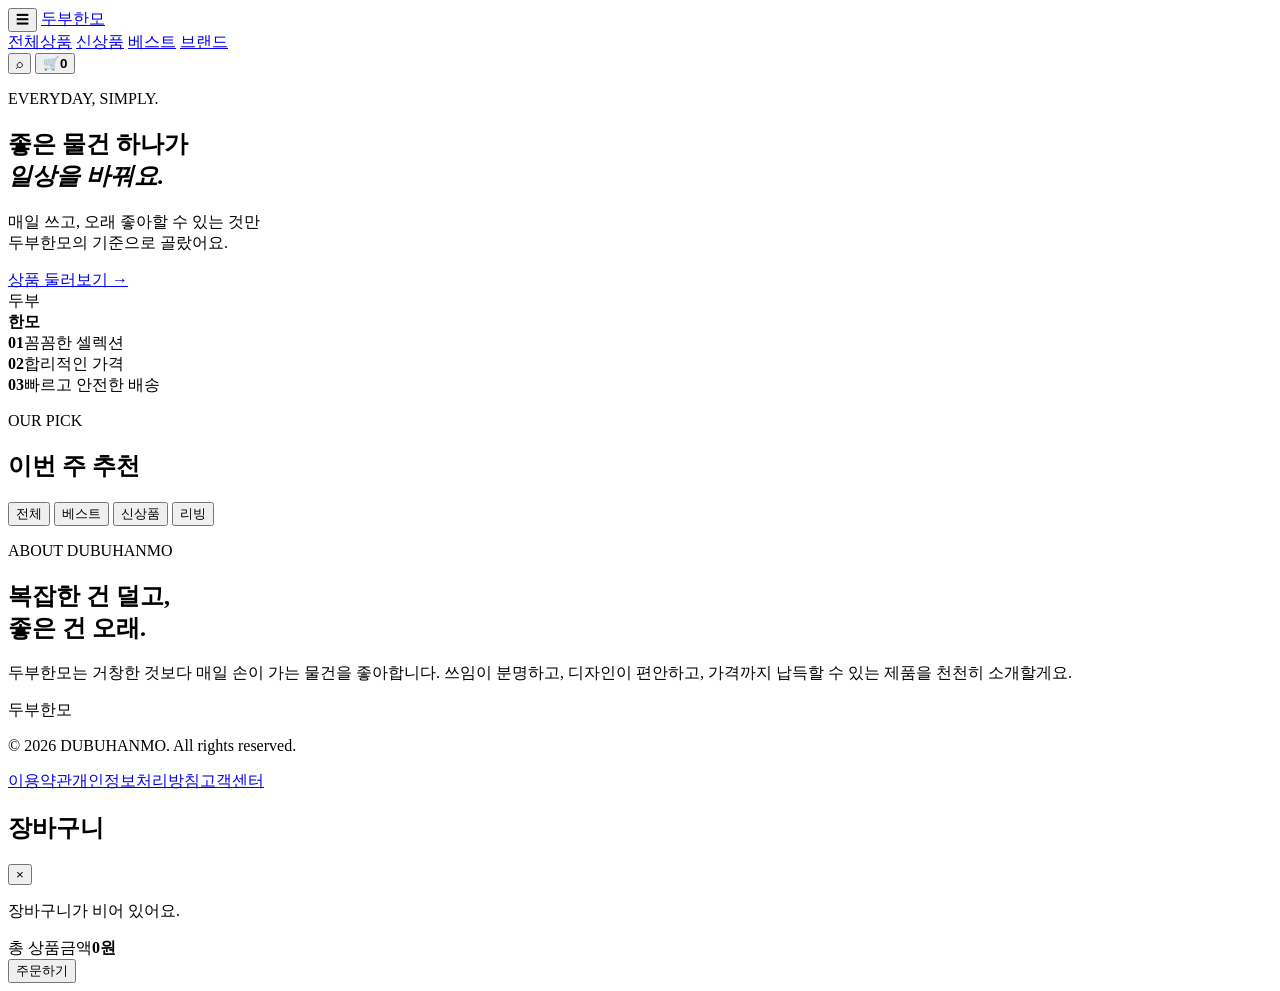
==== index.html @ 8d54f95d "feat: create Dobuhanmo storefront" ====
<!doctype html>
<html lang="ko">
<head>
  <meta charset="UTF-8" />
  <meta name="viewport" content="width=device-width, initial-scale=1.0" />
  <meta name="description" content="두부한모 — 일상에 필요한 것들을 담은 작은 쇼핑몰" />
  <title>두부한모 | Everyday, Simply.</title>
  <link rel="preconnect" href="https://fonts.googleapis.com">
  <link rel="preconnect" href="https://fonts.gstatic.com" crossorigin>
  <link href="https://fonts.googleapis.com/css2?family=Noto+Sans+KR:wght@400;500;600;700;800&display=swap" rel="stylesheet">
  <link rel="stylesheet" href="styles.css" />
</head>
<body>
  <header class="header">
    <div class="header-inner">
      <button class="mobile-menu" aria-label="메뉴">☰</button>
      <a class="logo" href="#">두부<span>한모</span></a>
      <nav class="nav">
        <a href="#products">전체상품</a>
        <a href="#products" data-category="new">신상품</a>
        <a href="#products" data-category="best">베스트</a>
        <a href="#about">브랜드</a>
      </nav>
      <div class="actions">
        <button id="searchBtn" aria-label="검색">⌕</button>
        <button id="cartBtn" class="cart-button" aria-label="장바구니">🛒<b id="cartCount">0</b></button>
      </div>
    </div>
  </header>

  <main>
    <section class="hero">
      <div class="hero-copy">
        <p class="eyebrow">EVERYDAY, SIMPLY.</p>
        <h1>좋은 물건 하나가<br><em>일상을 바꿔요.</em></h1>
        <p class="hero-text">매일 쓰고, 오래 좋아할 수 있는 것만<br>두부한모의 기준으로 골랐어요.</p>
        <a class="primary-btn" href="#products">상품 둘러보기 <span>→</span></a>
      </div>
      <div class="hero-art" aria-hidden="true">
        <div class="sun"></div><div class="blob blob-one"></div><div class="blob blob-two"></div>
        <div class="product-shape"><div class="label">두부<br><strong>한모</strong></div></div>
      </div>
    </section>

    <section class="trust">
      <div><strong>01</strong><span>꼼꼼한 셀렉션</span></div>
      <div><strong>02</strong><span>합리적인 가격</span></div>
      <div><strong>03</strong><span>빠르고 안전한 배송</span></div>
    </section>

    <section id="products" class="products-section">
      <div class="section-head">
        <div><p class="eyebrow">OUR PICK</p><h2>이번 주 추천</h2></div>
        <div class="filters">
          <button class="active" data-filter="all">전체</button>
          <button data-filter="best">베스트</button>
          <button data-filter="new">신상품</button>
          <button data-filter="living">리빙</button>
        </div>
      </div>
      <div id="productGrid" class="product-grid"></div>
    </section>

    <section id="about" class="about">
      <div><p class="eyebrow">ABOUT DUBUHANMO</p><h2>복잡한 건 덜고,<br>좋은 건 오래.</h2></div>
      <p>두부한모는 거창한 것보다 매일 손이 가는 물건을 좋아합니다. 쓰임이 분명하고, 디자인이 편안하고, 가격까지 납득할 수 있는 제품을 천천히 소개할게요.</p>
    </section>
  </main>

  <footer><div class="footer-logo">두부한모</div><p>© 2026 DUBUHANMO. All rights reserved.</p><div><a href="#">이용약관</a><a href="#">개인정보처리방침</a><a href="#">고객센터</a></div></footer>

  <aside id="cartDrawer" class="cart-drawer" aria-hidden="true">
    <div class="cart-head"><h2>장바구니</h2><button id="closeCart">×</button></div>
    <div id="cartItems" class="cart-items"><p class="empty">장바구니가 비어 있어요.</p></div>
    <div class="cart-bottom"><div><span>총 상품금액</span><strong id="cartTotal">0원</strong></div><button id="checkout" class="primary-btn">주문하기</button></div>
  </aside>
  <div id="overlay" class="overlay"></div>
  <script src="script.js"></script>
</body>
</html>
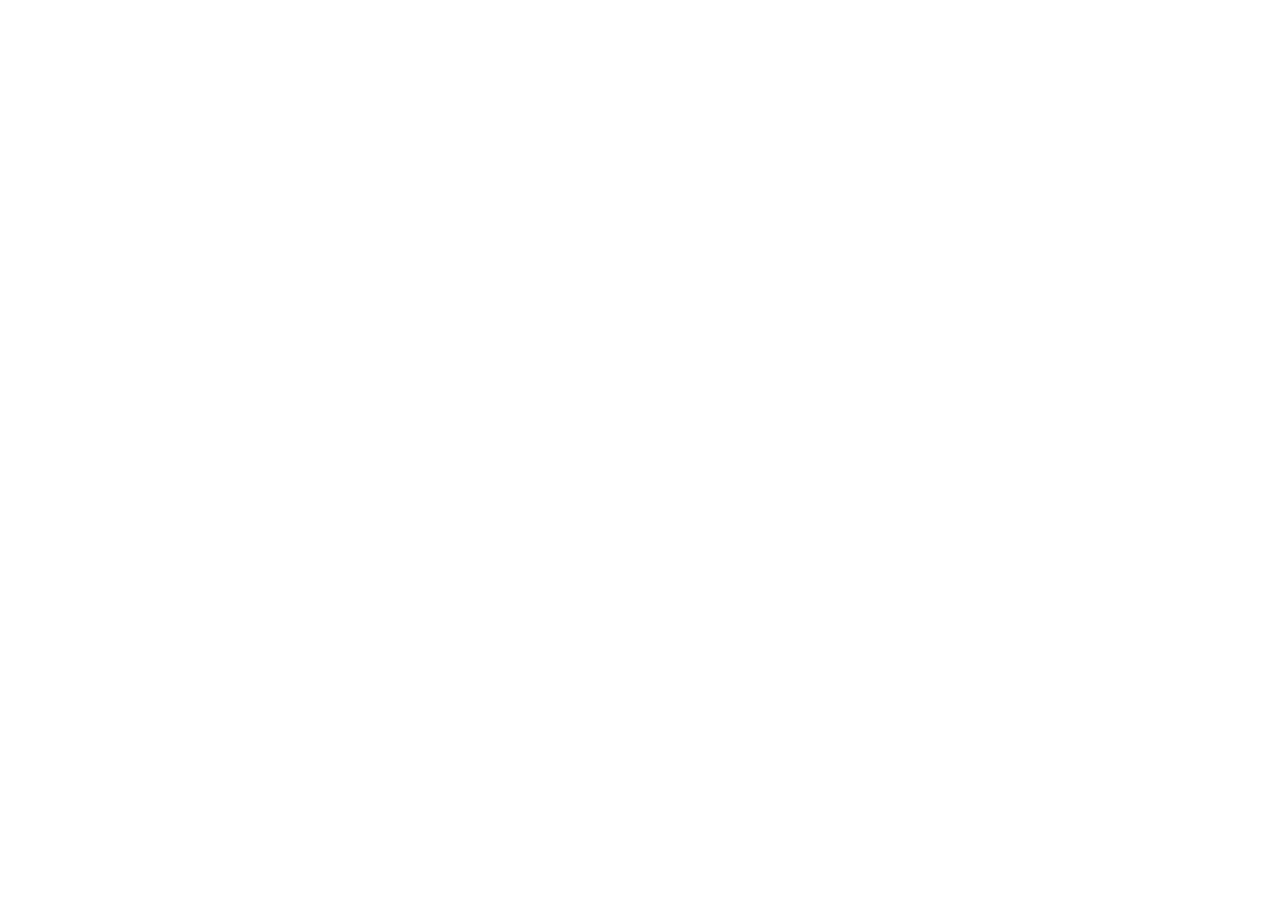
==== commit f888fb66: "feat: build itda jeonbuk prototype" ====
--- a/index.html
+++ b/index.html
@@ -3,78 +3,15 @@
 <head>
   <meta charset="UTF-8" />
   <meta name="viewport" content="width=device-width, initial-scale=1.0" />
-  <meta name="description" content="두부한모 — 일상에 필요한 것들을 담은 작은 쇼핑몰" />
-  <title>두부한모 | Everyday, Simply.</title>
+  <title>잇다 전북 | 전북에서 만나는 사람</title>
+  <meta name="description" content="전북 청년을 위한 AI 기반 만남 플랫폼 잇다 전북" />
   <link rel="preconnect" href="https://fonts.googleapis.com">
   <link rel="preconnect" href="https://fonts.gstatic.com" crossorigin>
   <link href="https://fonts.googleapis.com/css2?family=Noto+Sans+KR:wght@400;500;600;700;800&display=swap" rel="stylesheet">
   <link rel="stylesheet" href="styles.css" />
 </head>
 <body>
-  <header class="header">
-    <div class="header-inner">
-      <button class="mobile-menu" aria-label="메뉴">☰</button>
-      <a class="logo" href="#">두부<span>한모</span></a>
-      <nav class="nav">
-        <a href="#products">전체상품</a>
-        <a href="#products" data-category="new">신상품</a>
-        <a href="#products" data-category="best">베스트</a>
-        <a href="#about">브랜드</a>
-      </nav>
-      <div class="actions">
-        <button id="searchBtn" aria-label="검색">⌕</button>
-        <button id="cartBtn" class="cart-button" aria-label="장바구니">🛒<b id="cartCount">0</b></button>
-      </div>
-    </div>
-  </header>
-
-  <main>
-    <section class="hero">
-      <div class="hero-copy">
-        <p class="eyebrow">EVERYDAY, SIMPLY.</p>
-        <h1>좋은 물건 하나가<br><em>일상을 바꿔요.</em></h1>
-        <p class="hero-text">매일 쓰고, 오래 좋아할 수 있는 것만<br>두부한모의 기준으로 골랐어요.</p>
-        <a class="primary-btn" href="#products">상품 둘러보기 <span>→</span></a>
-      </div>
-      <div class="hero-art" aria-hidden="true">
-        <div class="sun"></div><div class="blob blob-one"></div><div class="blob blob-two"></div>
-        <div class="product-shape"><div class="label">두부<br><strong>한모</strong></div></div>
-      </div>
-    </section>
-
-    <section class="trust">
-      <div><strong>01</strong><span>꼼꼼한 셀렉션</span></div>
-      <div><strong>02</strong><span>합리적인 가격</span></div>
-      <div><strong>03</strong><span>빠르고 안전한 배송</span></div>
-    </section>
-
-    <section id="products" class="products-section">
-      <div class="section-head">
-        <div><p class="eyebrow">OUR PICK</p><h2>이번 주 추천</h2></div>
-        <div class="filters">
-          <button class="active" data-filter="all">전체</button>
-          <button data-filter="best">베스트</button>
-          <button data-filter="new">신상품</button>
-          <button data-filter="living">리빙</button>
-        </div>
-      </div>
-      <div id="productGrid" class="product-grid"></div>
-    </section>
-
-    <section id="about" class="about">
-      <div><p class="eyebrow">ABOUT DUBUHANMO</p><h2>복잡한 건 덜고,<br>좋은 건 오래.</h2></div>
-      <p>두부한모는 거창한 것보다 매일 손이 가는 물건을 좋아합니다. 쓰임이 분명하고, 디자인이 편안하고, 가격까지 납득할 수 있는 제품을 천천히 소개할게요.</p>
-    </section>
-  </main>
-
-  <footer><div class="footer-logo">두부한모</div><p>© 2026 DUBUHANMO. All rights reserved.</p><div><a href="#">이용약관</a><a href="#">개인정보처리방침</a><a href="#">고객센터</a></div></footer>
-
-  <aside id="cartDrawer" class="cart-drawer" aria-hidden="true">
-    <div class="cart-head"><h2>장바구니</h2><button id="closeCart">×</button></div>
-    <div id="cartItems" class="cart-items"><p class="empty">장바구니가 비어 있어요.</p></div>
-    <div class="cart-bottom"><div><span>총 상품금액</span><strong id="cartTotal">0원</strong></div><button id="checkout" class="primary-btn">주문하기</button></div>
-  </aside>
-  <div id="overlay" class="overlay"></div>
+  <div id="app"></div>
   <script src="script.js"></script>
 </body>
-</html>
+</html>
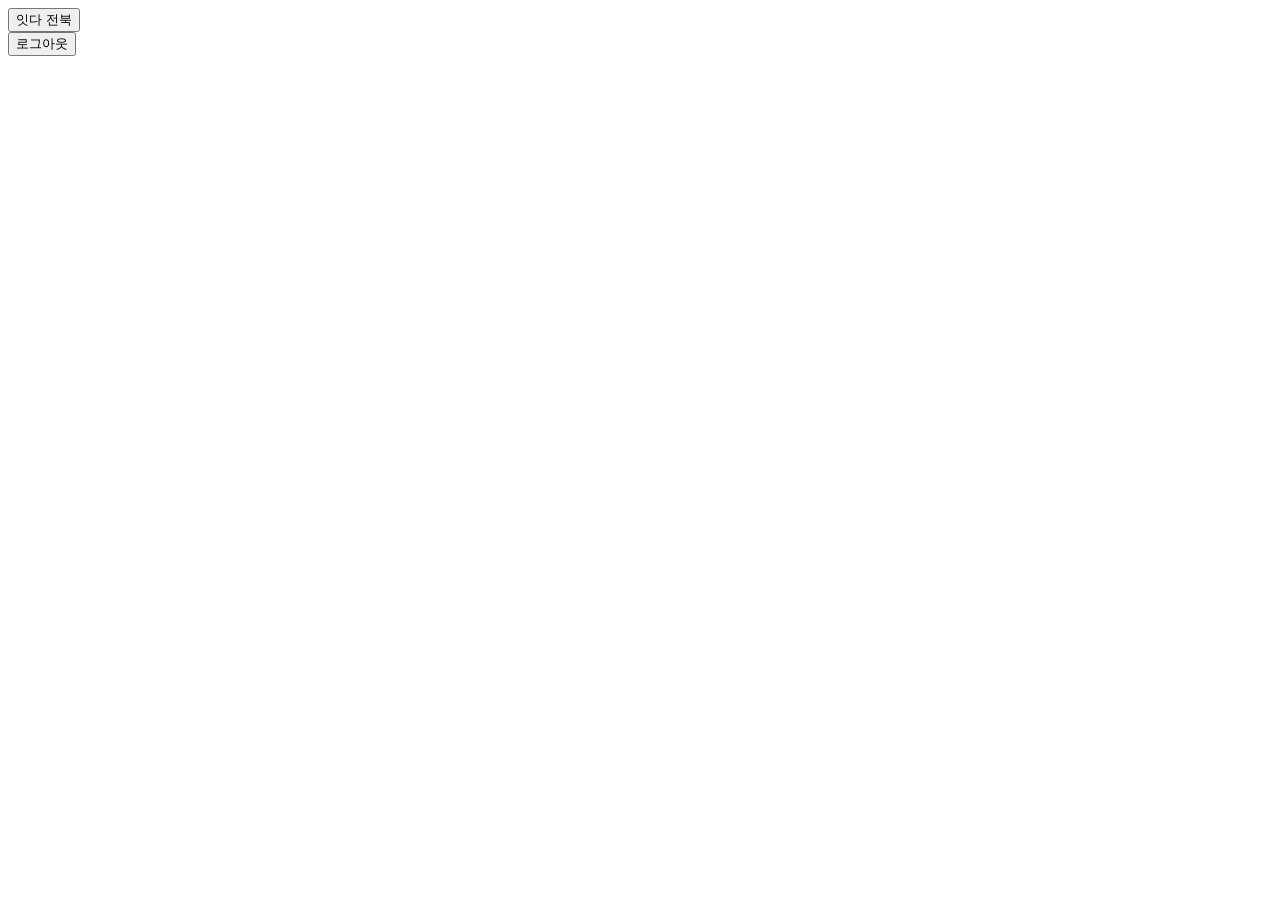
==== commit 2c8547e8: "feat: build itda jeonbuk shell" ====
--- a/index.html
+++ b/index.html
@@ -3,15 +3,24 @@
 <head>
   <meta charset="UTF-8" />
   <meta name="viewport" content="width=device-width, initial-scale=1.0" />
-  <title>잇다 전북 | 전북에서 만나는 사람</title>
-  <meta name="description" content="전북 청년을 위한 AI 기반 만남 플랫폼 잇다 전북" />
+  <meta name="description" content="잇다 전북 - 전북 청년을 위한 AI 기반 만남·매칭 플랫폼" />
+  <title>잇다 전북</title>
   <link rel="preconnect" href="https://fonts.googleapis.com">
   <link rel="preconnect" href="https://fonts.gstatic.com" crossorigin>
   <link href="https://fonts.googleapis.com/css2?family=Noto+Sans+KR:wght@400;500;600;700;800&display=swap" rel="stylesheet">
   <link rel="stylesheet" href="styles.css" />
 </head>
 <body>
-  <div id="app"></div>
+  <div id="app">
+    <header class="topbar">
+      <button class="brand" data-action="home"><span class="brand-dot"></span>잇다 전북</button>
+      <div class="header-actions">
+        <span id="userBadge" class="user-badge hidden"></span>
+        <button id="logoutBtn" class="text-btn hidden" data-action="logout">로그아웃</button>
+      </div>
+    </header>
+    <main id="main"></main>
+  </div>
   <script src="script.js"></script>
 </body>
-</html>+</html>
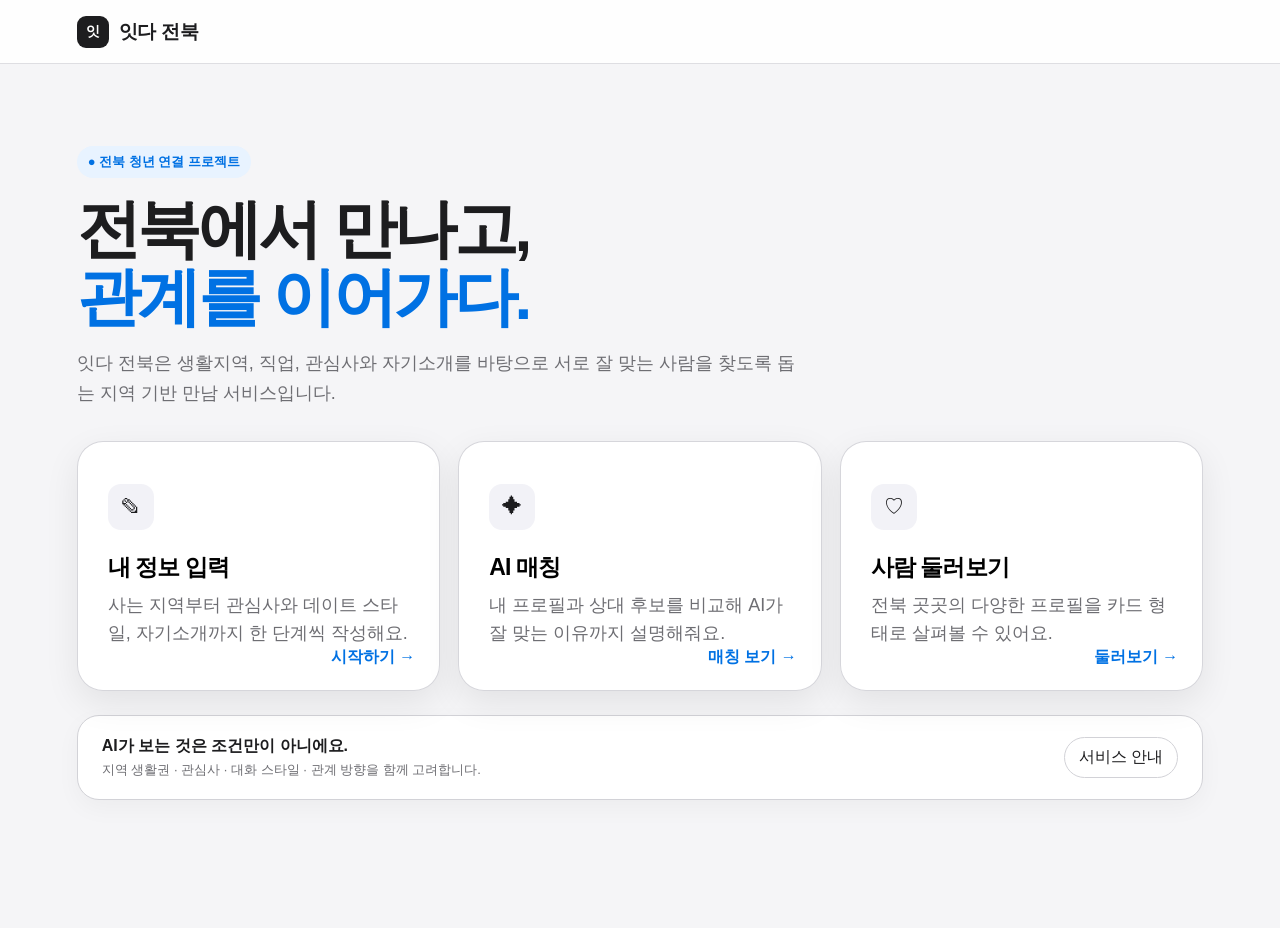
==== commit 590ae2a7: "style: remove web font and use Apple system typography" ====
--- a/index.html
+++ b/index.html
@@ -4,16 +4,14 @@
   <meta charset="UTF-8" />
   <meta name="viewport" content="width=device-width, initial-scale=1.0" />
   <meta name="description" content="잇다 전북 - 전북 청년을 위한 AI 기반 만남·매칭 플랫폼" />
+  <meta name="theme-color" content="#f5f5f7" />
   <title>잇다 전북</title>
-  <link rel="preconnect" href="https://fonts.googleapis.com">
-  <link rel="preconnect" href="https://fonts.gstatic.com" crossorigin>
-  <link href="https://fonts.googleapis.com/css2?family=Noto+Sans+KR:wght@400;500;600;700;800&display=swap" rel="stylesheet">
   <link rel="stylesheet" href="styles.css" />
 </head>
 <body>
   <div id="app">
     <header class="topbar">
-      <button class="brand" data-action="home"><span class="brand-dot"></span>잇다 전북</button>
+      <button class="brand" data-action="home"><span class="brand-mark">잇</span><span>잇다 전북</span></button>
       <div class="header-actions">
         <span id="userBadge" class="user-badge hidden"></span>
         <button id="logoutBtn" class="text-btn hidden" data-action="logout">로그아웃</button>
--- a/styles.css
+++ b/styles.css
@@ -0,0 +1 @@
+:root{--bg:#f5f5f7;--card:#fff;--text:#1d1d1f;--muted:#6e6e73;--line:#d2d2d7;--primary:#0071e3;--primary-dark:#0067c0;--accent:#ff375f;--success:#248a3d;--shadow:0 12px 35px rgba(0,0,0,.08)}*{box-sizing:border-box}html,body{margin:0;min-height:100%;font-family:-apple-system,BlinkMacSystemFont,"SF Pro Display","SF Pro Text","Apple SD Gothic Neo","Pretendard","Helvetica Neue",Arial,sans-serif;background:var(--bg);color:var(--text);-webkit-font-smoothing:antialiased;text-rendering:optimizeLegibility}button,input,textarea,select{font:inherit}button{cursor:pointer;border:0}.shell{min-height:100vh}.topbar{height:64px;border-bottom:1px solid rgba(210,210,215,.72);background:rgba(255,255,255,.86);backdrop-filter:blur(20px);-webkit-backdrop-filter:blur(20px);display:flex;align-items:center;justify-content:space-between;padding:0 6vw;position:sticky;top:0;z-index:20}.brand{display:flex;gap:10px;align-items:center;font-weight:700;letter-spacing:-.02em;background:transparent}.brand-mark{width:32px;height:32px;border-radius:9px;background:#1d1d1f;color:#fff;display:grid;place-items:center;font-size:14px}.brand span{font-size:19px}.nav-actions{display:flex;align-items:center;gap:10px}.ghost-btn,.outline-btn{background:rgba(255,255,255,.75);border:1px solid var(--line);color:var(--text);padding:9px 14px;border-radius:980px}.hero{padding:82px 6vw 48px}.hero-inner{max-width:1160px;margin:auto}.eyebrow{display:inline-flex;align-items:center;gap:7px;padding:7px 11px;background:#e8f3ff;color:#0071e3;border-radius:980px;font-size:13px;font-weight:600}.hero h1{font-size:clamp(40px,5vw,64px);line-height:1.06;letter-spacing:-.055em;margin:18px 0 16px;font-weight:700}.hero h1 em{font-style:normal;color:#0071e3}.hero p{font-size:18px;color:var(--muted);line-height:1.7;max-width:720px;margin:0}.choice-grid{max-width:1160px;margin:32px auto 0;display:grid;grid-template-columns:repeat(3,1fr);gap:18px}.choice-card{position:relative;text-align:left;background:rgba(255,255,255,.94);border:1px solid rgba(210,210,215,.9);border-radius:26px;padding:30px;min-height:250px;box-shadow:var(--shadow);transition:.2s transform,.2s box-shadow,.2s border-color}.choice-card:hover{transform:translateY(-3px);box-shadow:0 20px 45px rgba(0,0,0,.11);border-color:#b8b8bd}.choice-icon{width:46px;height:46px;border-radius:13px;display:grid;place-items:center;background:#f2f2f7;color:#1d1d1f;font-size:20px}.choice-card h2{font-size:23px;letter-spacing:-.04em;margin:22px 0 8px;font-weight:700}.choice-card p{color:var(--muted);line-height:1.6;margin:0}.choice-card .arrow{position:absolute;right:24px;bottom:22px;color:#0071e3;font-weight:700}.info-strip{max-width:1160px;margin:24px auto 80px;background:#fff;border:1px solid var(--line);border-radius:22px;padding:20px 24px;display:flex;justify-content:space-between;align-items:center;gap:20px;box-shadow:0 8px 24px rgba(0,0,0,.04)}.info-strip strong{display:block;margin-bottom:3px}.info-strip span{font-size:13px;color:var(--muted)}.modal-wrap{position:fixed;inset:0;background:rgba(0,0,0,.42);display:grid;place-items:center;padding:20px;z-index:50}.modal{width:min(430px,100%);background:#fff;border-radius:28px;box-shadow:0 35px 100px rgba(0,0,0,.28);padding:30px}.modal h2{margin:0 0 8px;font-size:27px;letter-spacing:-.04em}.modal .sub{color:var(--muted);margin:0 0 22px;font-size:14px}.tabs{display:grid;grid-template-columns:1fr 1fr;background:#f5f5f7;border-radius:14px;padding:3px;margin-bottom:18px}.tab{padding:10px;border-radius:11px;background:transparent;color:var(--muted);font-weight:600}.tab.active{background:#fff;color:var(--text);box-shadow:0 2px 8px rgba(0,0,0,.07)}.field{margin:13px 0}.field label{font-size:13px;font-weight:600;display:block;margin-bottom:7px}.field input,.field textarea,.field select{width:100%;border:1px solid var(--line);border-radius:12px;padding:13px 14px;outline:none;background:#fff;color:var(--text)}.field input:focus,.field textarea:focus,.field select:focus{border-color:#0071e3;box-shadow:0 0 0 3px rgba(0,113,227,.12)}.primary-btn{width:100%;padding:14px 16px;background:#0071e3;color:#fff;border-radius:980px;font-weight:600;box-shadow:0 6px 18px rgba(0,113,227,.2)}.text-btn{background:transparent;color:#0071e3;font-weight:600}.helper{font-size:12px;color:var(--muted);margin-top:10px;line-height:1.6}.app-page{max-width:1100px;margin:0 auto;padding:44px 6vw 80px}.page-head{display:flex;justify-content:space-between;gap:20px;align-items:end;margin-bottom:24px}.page-head h1{font-size:34px;letter-spacing:-.05em;margin:0 0 7px;font-weight:700}.page-head p{margin:0;color:var(--muted)}.stepper{display:flex;gap:8px;margin-bottom:20px;overflow:auto;padding-bottom:5px}.step-dot{flex:1;min-width:120px;height:6px;border-radius:999px;background:#d2d2d7}.step-dot.active{background:#0071e3}.form-card{background:#fff;border:1px solid var(--line);border-radius:26px;padding:32px;box-shadow:var(--shadow)}.question{max-width:760px;margin:0 auto}.question .small{font-size:13px;color:#0071e3;font-weight:600}.question h2{font-size:30px;letter-spacing:-.05em;margin:10px 0 8px;font-weight:700}.question p{color:var(--muted);margin:0 0 24px}.choices{display:grid;grid-template-columns:repeat(3,1fr);gap:12px}.choice-chip{padding:14px 15px;border-radius:13px;border:1px solid var(--line);background:#fff;text-align:left;font-weight:600;transition:.15s}.choice-chip.selected{border-color:#0071e3;background:#e8f3ff;color:#0071e3}.range-wrap{display:flex;gap:13px;align-items:center}.range-wrap input{width:100%;accent-color:#0071e3}.range-val{font-weight:700;min-width:65px;text-align:right}.form-footer{display:flex;justify-content:space-between;gap:12px;margin-top:30px}.secondary-btn{padding:13px 17px;background:#f5f5f7;border-radius:980px;font-weight:600}.next-btn{padding:13px 22px;background:#1d1d1f;color:#fff;border-radius:980px;font-weight:600}.profile-summary{display:grid;grid-template-columns:1fr 1fr;gap:18px}.summary-box{border:1px solid var(--line);border-radius:18px;padding:18px;background:#fbfbfd}.summary-box h3{margin:0 0 10px;font-size:14px}.summary-box p{margin:0;color:var(--muted);line-height:1.65}.match-grid{display:grid;grid-template-columns:repeat(2,1fr);gap:18px}.match-card{background:#fff;border:1px solid var(--line);border-radius:22px;padding:20px;box-shadow:0 12px 32px rgba(0,0,0,.06)}.avatar{width:64px;height:64px;border-radius:18px;display:grid;place-items:center;font-size:24px;background:#f5f5f7}.match-top{display:flex;justify-content:space-between;gap:15px}.match-name{font-weight:700;font-size:18px}.badge{display:inline-flex;padding:6px 9px;border-radius:999px;font-size:12px;font-weight:600;background:#e9f7ed;color:#248a3d}.meta{color:var(--muted);font-size:13px;margin-top:4px}.tags{display:flex;flex-wrap:wrap;gap:7px;margin:15px 0}.tag{font-size:12px;padding:7px 9px;border-radius:999px;background:#f5f5f7;color:#6e6e73}.reason{border-radius:16px;background:#f5f8ff;padding:13px;font-size:13px;line-height:1.6;color:#4d5b70}.card-actions{display:flex;gap:9px;margin-top:13px}.card-actions button{flex:1;padding:11px;border-radius:980px;font-weight:600}.like{background:#0071e3;color:#fff}.more{background:#f5f5f7;color:var(--text)}.filter-row{display:flex;gap:10px;flex-wrap:wrap;margin:18px 0 22px}.filter{padding:9px 12px;border:1px solid var(--line);border-radius:980px;background:#fff;font-size:13px}.empty{padding:40px;text-align:center;color:var(--muted);background:#fff;border:1px dashed var(--line);border-radius:18px}.toast{position:fixed;left:50%;bottom:28px;transform:translateX(-50%);padding:12px 16px;border-radius:999px;background:#1d1d1f;color:#fff;z-index:80;box-shadow:0 10px 28px rgba(0,0,0,.2);font-size:13px}.hidden{display:none!important}@media(max-width:850px){.choice-grid,.match-grid{grid-template-columns:1fr}.profile-summary{grid-template-columns:1fr}.choices{grid-template-columns:1fr 1fr}.topbar{padding:0 18px}.hero{padding:48px 18px 24px}.app-page{padding:32px 18px 70px}.choice-grid,.info-strip{margin-left:0;margin-right:0}}@media(max-width:520px){.choices{grid-template-columns:1fr}.form-card{padding:22px}.question h2{font-size:25px}.topbar .nav-actions .ghost-btn{display:none}}
